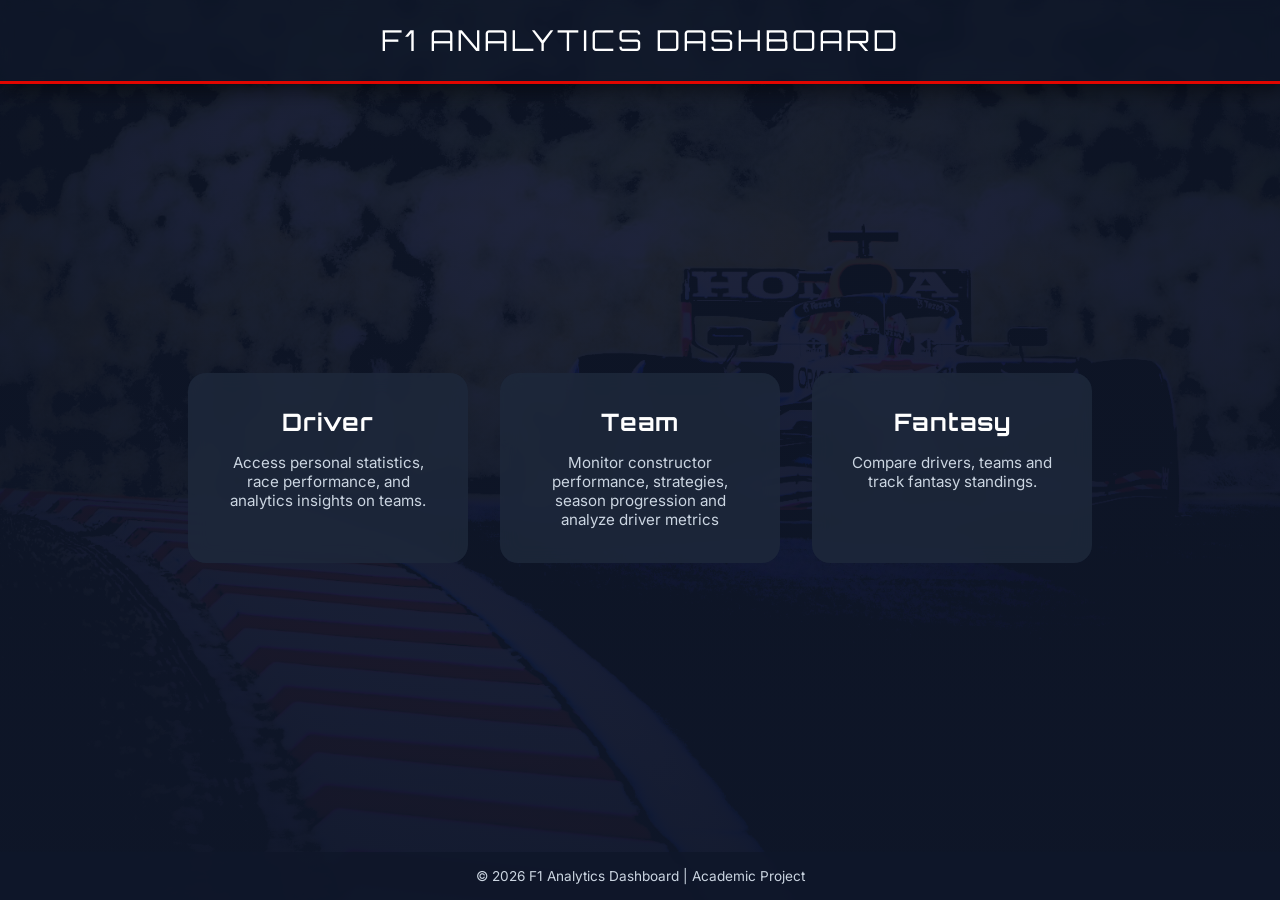
==== index.html @ 65a7a5cc "Index (Role selection page) added, login page (placeholder) added, initial driver dashboard for 1 dr" ====
<!DOCTYPE html>
<html lang="en">
<head>
<meta charset="UTF-8">
<meta name="viewport" content="width=device-width, initial-scale=1.0">
<title>F1 Analytics Dashboard</title>

<link href="https://fonts.googleapis.com/css2?family=Orbitron:wght@500;700&family=Inter:wght@300;400;600&display=swap" rel="stylesheet">

<style>
:root {
    --f1-red: #e10600;
    --dark-bg: #0f172a;
    --card-bg: rgba(30, 41, 59, 0.85);
    --light-grey: #cbd5e1;
    --white: #ffffff;
}


* {
    margin: 0;
    padding: 0;
    box-sizing: border-box;
}


body {
    font-family: 'Inter', sans-serif;
    background: linear-gradient(rgba(15,23,42,0.85), rgba(15,23,42,0.95)),
                url('images/index_background.png') center/cover no-repeat fixed;
    color: var(--white);
    display: flex;
    flex-direction: column;
    min-height: 100vh;
    overflow-x: hidden;
}

header {
    position: sticky;
    top: 0;
    backdrop-filter: blur(8px);
    background: rgba(15, 23, 42, 0.7);
    border-bottom: 3px solid var(--f1-red);
    padding: 1.4rem 2rem;
    text-align: center;
    font-family: 'Orbitron', sans-serif;
    font-size: 1.8rem;
    letter-spacing: 3px;
    text-transform: uppercase;
    box-shadow: 0 6px 20px rgba(0,0,0,0.5);
}

main {
    flex: 1;
    display: flex;
    justify-content: center;
    align-items: center;
    padding: 4rem 1.5rem;
}


.role-container {
    display: flex;
    gap: 2rem;
    flex-wrap: wrap;
    justify-content: center;
}

.role-card {
    background: var(--card-bg);
    backdrop-filter: blur(10px);
    width: 280px;
    padding: 2rem;
    border-radius: 18px;
    text-align: center;
    transition: all 0.35s ease;
    cursor: pointer;
    border: 2px solid transparent;
    position: relative;
    opacity: 0;
    transform: translateY(40px);
    animation: fadeUp 0.8s forwards;
}

.role-card:nth-child(1) { animation-delay: 0.2s; }
.role-card:nth-child(2) { animation-delay: 0.4s; }
.role-card:nth-child(3) { animation-delay: 0.6s; }

.role-card h2 {
    font-family: 'Orbitron', sans-serif;
    margin-bottom: 1rem;
    letter-spacing: 1px;
}

.role-card p {
    color: var(--light-grey);
    font-size: 0.95rem;
}

.role-card:hover {
    transform: translateY(-10px);
    border-color: var(--f1-red);
    box-shadow: 0 12px 28px rgba(225, 6, 0, 0.35);
}

.role-card::after {
    content: "";
    position: absolute;
    bottom: -6px;
    left: 50%;
    transform: translateX(-50%);
    height: 4px;
    width: 0%;
    background: var(--f1-red);
    border-radius: 5px;
    transition: width 0.3s ease;
}

.role-card:hover::after {
    width: 80%;
}

footer {
    text-align: center;
    padding: 1rem;
    background: rgba(15, 23, 42, 0.9);
    color: var(--light-grey);
    font-size: 0.85rem;
}

@keyframes fadeUp {
    to {
        opacity: 1;
        transform: translateY(0);
    }
}

@media (max-width: 768px) {
    .role-card {
        width: 100%;
        max-width: 350px;
    }
}
</style>
</head>

<body>

<header>
    F1 ANALYTICS DASHBOARD
</header>

<main>
    <div class="role-container">

        <div class="role-card" onclick="selectRole('driver')">
            <h2>Driver</h2>
            <p>Access personal statistics, race performance, and analytics insights on teams.</p>
        </div>

        <div class="role-card" onclick="selectRole('team')">
            <h2>Team</h2>
            <p>Monitor constructor performance, strategies, season progression and analyze driver metrics</p>
        </div>

        <div class="role-card" onclick="selectRole('fantasy')">
            <h2>Fantasy</h2>
            <p>Compare drivers, teams and track fantasy standings.</p>
        </div>

    </div>
</main>

<footer>
    © 2026 F1 Analytics Dashboard | Academic Project
</footer>

<script>
function selectRole(role) {
    localStorage.setItem("selectedRole", role);
    window.location.href = "login.html";
}
</script>

</body>
</html>
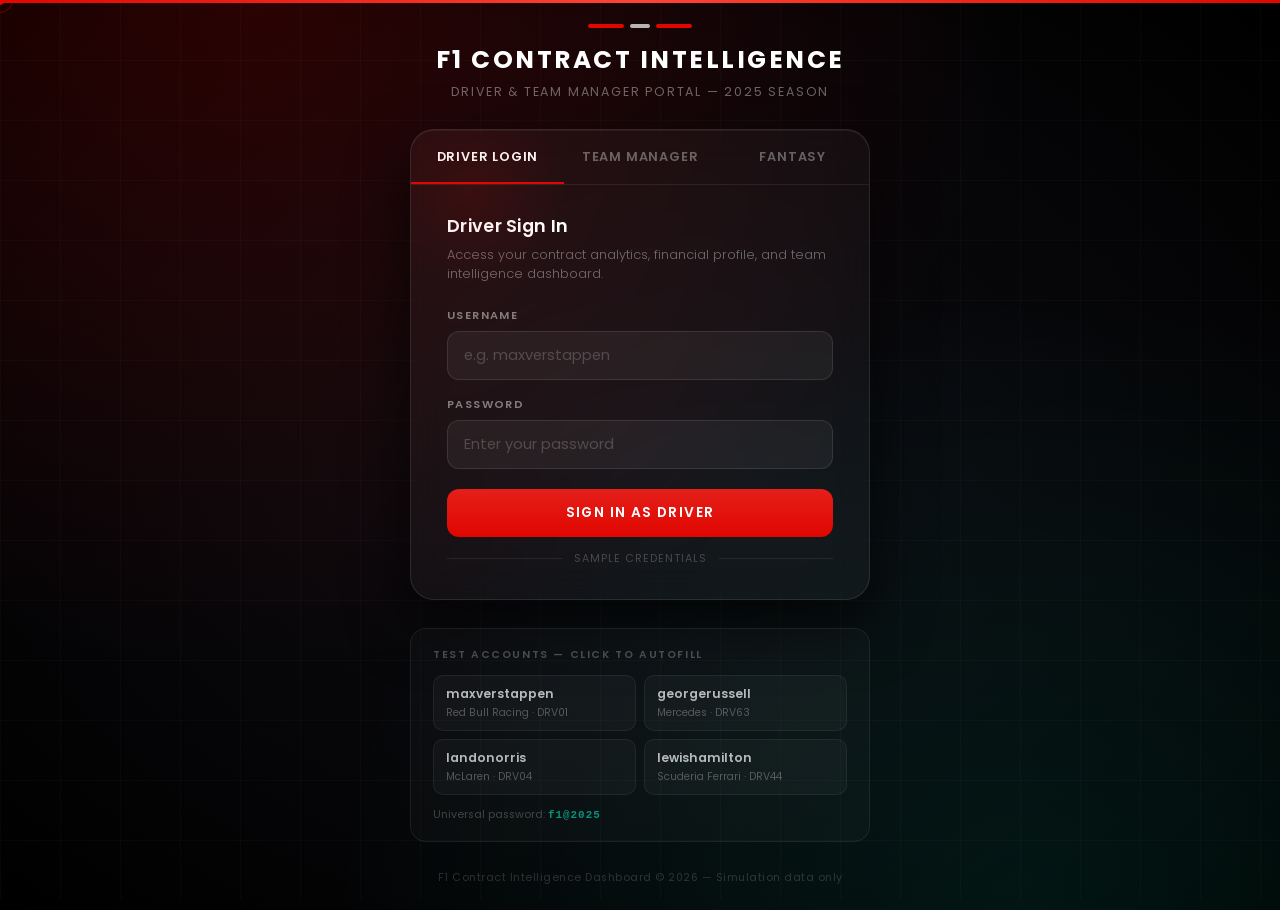
==== commit e81028d9: "Reogranised the structure of files" ====
--- a/index.html
+++ b/index.html
@@ -1,186 +1,954 @@
 <!DOCTYPE html>
 <html lang="en">
+
 <head>
-<meta charset="UTF-8">
-<meta name="viewport" content="width=device-width, initial-scale=1.0">
-<title>F1 Analytics Dashboard</title>
-
-<link href="https://fonts.googleapis.com/css2?family=Orbitron:wght@500;700&family=Inter:wght@300;400;600&display=swap" rel="stylesheet">
-
-<style>
-:root {
-    --f1-red: #e10600;
-    --dark-bg: #0f172a;
-    --card-bg: rgba(30, 41, 59, 0.85);
-    --light-grey: #cbd5e1;
-    --white: #ffffff;
-}
-
-
-* {
-    margin: 0;
-    padding: 0;
-    box-sizing: border-box;
-}
-
-
-body {
-    font-family: 'Inter', sans-serif;
-    background: linear-gradient(rgba(15,23,42,0.85), rgba(15,23,42,0.95)),
-                url('images/index_background.png') center/cover no-repeat fixed;
-    color: var(--white);
-    display: flex;
-    flex-direction: column;
-    min-height: 100vh;
-    overflow-x: hidden;
-}
-
-header {
-    position: sticky;
-    top: 0;
-    backdrop-filter: blur(8px);
-    background: rgba(15, 23, 42, 0.7);
-    border-bottom: 3px solid var(--f1-red);
-    padding: 1.4rem 2rem;
-    text-align: center;
-    font-family: 'Orbitron', sans-serif;
-    font-size: 1.8rem;
-    letter-spacing: 3px;
-    text-transform: uppercase;
-    box-shadow: 0 6px 20px rgba(0,0,0,0.5);
-}
-
-main {
-    flex: 1;
-    display: flex;
-    justify-content: center;
-    align-items: center;
-    padding: 4rem 1.5rem;
-}
-
-
-.role-container {
-    display: flex;
-    gap: 2rem;
-    flex-wrap: wrap;
-    justify-content: center;
-}
-
-.role-card {
-    background: var(--card-bg);
-    backdrop-filter: blur(10px);
-    width: 280px;
-    padding: 2rem;
-    border-radius: 18px;
-    text-align: center;
-    transition: all 0.35s ease;
-    cursor: pointer;
-    border: 2px solid transparent;
-    position: relative;
-    opacity: 0;
-    transform: translateY(40px);
-    animation: fadeUp 0.8s forwards;
-}
-
-.role-card:nth-child(1) { animation-delay: 0.2s; }
-.role-card:nth-child(2) { animation-delay: 0.4s; }
-.role-card:nth-child(3) { animation-delay: 0.6s; }
-
-.role-card h2 {
-    font-family: 'Orbitron', sans-serif;
-    margin-bottom: 1rem;
-    letter-spacing: 1px;
-}
-
-.role-card p {
-    color: var(--light-grey);
-    font-size: 0.95rem;
-}
-
-.role-card:hover {
-    transform: translateY(-10px);
-    border-color: var(--f1-red);
-    box-shadow: 0 12px 28px rgba(225, 6, 0, 0.35);
-}
-
-.role-card::after {
-    content: "";
-    position: absolute;
-    bottom: -6px;
-    left: 50%;
-    transform: translateX(-50%);
-    height: 4px;
-    width: 0%;
-    background: var(--f1-red);
-    border-radius: 5px;
-    transition: width 0.3s ease;
-}
-
-.role-card:hover::after {
-    width: 80%;
-}
-
-footer {
-    text-align: center;
-    padding: 1rem;
-    background: rgba(15, 23, 42, 0.9);
-    color: var(--light-grey);
-    font-size: 0.85rem;
-}
-
-@keyframes fadeUp {
-    to {
+  <meta charset="UTF-8">
+  <meta name="viewport" content="width=device-width, initial-scale=1.0">
+  <title>F1 Contract Intelligence — Login</title>
+  <link rel="preconnect" href="https://fonts.googleapis.com">
+  <link rel="preconnect" href="https://fonts.gstatic.com" crossorigin>
+  <link href="https://fonts.googleapis.com/css2?family=Poppins:wght@300;400;500;600;700&display=swap" rel="stylesheet">
+  <style>
+    *,
+    *::before,
+    *::after {
+      box-sizing: border-box;
+      margin: 0;
+      padding: 0;
+      font-family: "Poppins", sans-serif;
+    }
+
+    body {
+      min-height: 100vh;
+      background: #000000;
+      background-image:
+        radial-gradient(ellipse at 20% 0%, rgba(225, 6, 0, 0.18) 0%, transparent 52%),
+        radial-gradient(ellipse at 80% 100%, rgba(0, 255, 213, 0.08) 0%, transparent 48%),
+        radial-gradient(ellipse at 50% 50%, rgba(14, 14, 20, 0.9) 0%, #000 100%);
+      display: flex;
+      flex-direction: column;
+      align-items: center;
+      justify-content: center;
+      padding: 24px;
+      position: relative;
+      overflow: hidden;
+    }
+
+    body::before {
+      content: "";
+      position: fixed;
+      inset: 0;
+      background-image:
+        linear-gradient(rgba(255, 255, 255, 0.025) 1px, transparent 1px),
+        linear-gradient(90deg, rgba(255, 255, 255, 0.025) 1px, transparent 1px);
+      background-size: 60px 60px;
+      pointer-events: none;
+      z-index: 0;
+    }
+
+    .top-bar {
+      position: fixed;
+      top: 0;
+      left: 0;
+      width: 100%;
+      height: 3px;
+      background: linear-gradient(90deg, #e10600, #ff4433, #e10600);
+      z-index: 10;
+    }
+
+    .page-wrapper {
+      position: relative;
+      z-index: 1;
+      width: 100%;
+      max-width: 460px;
+      display: flex;
+      flex-direction: column;
+      align-items: center;
+      gap: 28px;
+    }
+
+    /* ── Branding ── */
+    .brand {
+      text-align: center;
+      animation: fadeInUp 0.7s ease-out both;
+    }
+
+    .brand-flag {
+      display: flex;
+      justify-content: center;
+      align-items: center;
+      gap: 6px;
+      margin-bottom: 18px;
+    }
+
+    .flag-stripe {
+      height: 4px;
+      border-radius: 2px;
+    }
+
+    .flag-stripe.red {
+      width: 36px;
+      background: #e10600;
+    }
+
+    .flag-stripe.white {
+      width: 20px;
+      background: rgba(255, 255, 255, 0.7);
+    }
+
+    .flag-stripe.red2 {
+      width: 36px;
+      background: #e10600;
+    }
+
+    .brand-title {
+      font-size: 1.55rem;
+      font-weight: 700;
+      letter-spacing: 2.5px;
+      text-transform: uppercase;
+      color: #fff;
+      line-height: 1.15;
+    }
+
+    .brand-sub {
+      margin-top: 8px;
+      font-size: 0.78rem;
+      font-weight: 400;
+      letter-spacing: 1.8px;
+      text-transform: uppercase;
+      color: rgba(255, 255, 255, 0.38);
+    }
+
+    /* ── Card ── */
+    .card {
+      width: 100%;
+      background: rgba(255, 255, 255, 0.035);
+      border: 1px solid rgba(255, 255, 255, 0.1);
+      border-radius: 24px;
+      padding: 0 0 32px;
+      backdrop-filter: blur(18px);
+      -webkit-backdrop-filter: blur(18px);
+      box-shadow: 0 24px 60px rgba(0, 0, 0, 0.7), 0 1px 0 rgba(255, 255, 255, 0.06) inset;
+      animation: fadeInUp 0.75s ease-out 0.1s both;
+      position: relative;
+      overflow: hidden;
+    }
+
+    .card::before {
+      content: "";
+      position: absolute;
+      top: -40px;
+      left: -40px;
+      width: 200px;
+      height: 200px;
+      border-radius: 50%;
+      background: radial-gradient(circle, rgba(225, 6, 0, 0.1), transparent 70%);
+      pointer-events: none;
+    }
+
+    /* ── Mode tabs ── */
+    .mode-tabs {
+      display: flex;
+      border-bottom: 1px solid rgba(255, 255, 255, 0.08);
+      margin-bottom: 0;
+    }
+
+    .mode-tab {
+      flex: 1;
+      padding: 18px 16px 16px;
+      font-size: 0.8rem;
+      font-weight: 600;
+      letter-spacing: 0.8px;
+      text-transform: uppercase;
+      color: rgba(255, 255, 255, 0.35);
+      cursor: pointer;
+      border-bottom: 2px solid transparent;
+      transition: color 0.2s, border-color 0.2s;
+      text-align: center;
+      user-select: none;
+    }
+
+    .mode-tab:first-child {
+      border-radius: 24px 0 0 0;
+    }
+
+    .mode-tab:last-child {
+      border-radius: 0 24px 0 0;
+    }
+
+    .mode-tab:hover {
+      color: rgba(255, 255, 255, 0.65);
+    }
+
+    .mode-tab.active {
+      color: #fff;
+      border-bottom-color: #e10600;
+    }
+
+    /* ── Tab panels ── */
+    .tab-panel {
+      display: none;
+      padding: 28px 36px 0;
+    }
+
+    .tab-panel.active {
+      display: block;
+    }
+
+    .card-title {
+      font-size: 1.1rem;
+      font-weight: 600;
+      color: #fff;
+      letter-spacing: 0.3px;
+      margin-bottom: 6px;
+    }
+
+    .card-desc {
+      font-size: 0.8rem;
+      color: rgba(255, 255, 255, 0.38);
+      font-weight: 300;
+      line-height: 1.5;
+      margin-bottom: 24px;
+    }
+
+    /* ── Form ── */
+    .form {
+      display: flex;
+      flex-direction: column;
+      gap: 16px;
+    }
+
+    .field {
+      display: flex;
+      flex-direction: column;
+      gap: 7px;
+    }
+
+    .label {
+      font-size: 0.7rem;
+      font-weight: 600;
+      letter-spacing: 1.4px;
+      text-transform: uppercase;
+      color: rgba(255, 255, 255, 0.45);
+    }
+
+    .input,
+    .select {
+      width: 100%;
+      background: rgba(255, 255, 255, 0.05);
+      border: 1px solid rgba(255, 255, 255, 0.1);
+      border-radius: 12px;
+      padding: 13px 16px;
+      font-size: 0.92rem;
+      color: #fff;
+      outline: none;
+      transition: border-color 0.2s, box-shadow 0.2s, background 0.2s;
+      -webkit-appearance: none;
+    }
+
+    .input::placeholder {
+      color: rgba(255, 255, 255, 0.2);
+    }
+
+    .input:focus,
+    .select:focus {
+      border-color: rgba(225, 6, 0, 0.7);
+      box-shadow: 0 0 0 3px rgba(225, 6, 0, 0.12);
+      background: rgba(255, 255, 255, 0.07);
+    }
+
+    .input.error {
+      border-color: rgba(255, 100, 80, 0.6);
+      box-shadow: 0 0 0 3px rgba(255, 80, 60, 0.1);
+    }
+
+    .select option {
+      background: #111;
+      color: #fff;
+    }
+
+    .error-msg {
+      display: none;
+      background: rgba(225, 6, 0, 0.12);
+      border: 1px solid rgba(225, 6, 0, 0.3);
+      border-radius: 10px;
+      padding: 11px 14px;
+      font-size: 0.8rem;
+      color: #ff7a6e;
+      line-height: 1.45;
+      animation: shake 0.35s ease;
+    }
+
+    .error-msg.visible {
+      display: block;
+    }
+
+    .button {
+      width: 100%;
+      margin-top: 4px;
+      padding: 14px 24px;
+      background: #e10600;
+      border: none;
+      border-radius: 12px;
+      font-size: 0.86rem;
+      font-weight: 600;
+      letter-spacing: 1.4px;
+      text-transform: uppercase;
+      color: #fff;
+      cursor: pointer;
+      transition: background 0.2s, transform 0.15s, box-shadow 0.2s;
+      position: relative;
+      overflow: hidden;
+    }
+
+    .button::after {
+      content: "";
+      position: absolute;
+      inset: 0;
+      background: linear-gradient(180deg, rgba(255, 255, 255, 0.1) 0%, transparent 100%);
+      pointer-events: none;
+    }
+
+    .button:hover {
+      background: #c80500;
+      transform: translateY(-2px);
+      box-shadow: 0 10px 28px rgba(225, 6, 0, 0.45);
+    }
+
+    .button:active {
+      transform: translateY(0);
+    }
+
+    .button:disabled {
+      opacity: 0.5;
+      cursor: not-allowed;
+      transform: none;
+      box-shadow: none;
+    }
+
+    .button-inner {
+      display: flex;
+      align-items: center;
+      justify-content: center;
+      gap: 8px;
+    }
+
+    .spinner {
+      display: none;
+      width: 15px;
+      height: 15px;
+      border: 2px solid rgba(255, 255, 255, 0.3);
+      border-top-color: #fff;
+      border-radius: 50%;
+      animation: spin 0.7s linear infinite;
+    }
+
+    .button.loading .spinner {
+      display: block;
+    }
+
+    .button.loading .btn-text {
+      opacity: 0.7;
+    }
+
+    .divider {
+      display: flex;
+      align-items: center;
+      gap: 12px;
+      margin: 14px 0 0;
+    }
+
+    .divider-line {
+      flex: 1;
+      height: 1px;
+      background: rgba(255, 255, 255, 0.08);
+    }
+
+    .divider-label {
+      font-size: 0.68rem;
+      letter-spacing: 1px;
+      text-transform: uppercase;
+      color: rgba(255, 255, 255, 0.22);
+    }
+
+    /* ── Hints ── */
+    .hint {
+      width: 100%;
+      background: rgba(255, 255, 255, 0.025);
+      border: 1px solid rgba(255, 255, 255, 0.07);
+      border-radius: 16px;
+      padding: 18px 22px;
+      animation: fadeInUp 0.8s ease-out 0.2s both;
+    }
+
+    .hint-title {
+      font-size: 0.66rem;
+      font-weight: 600;
+      letter-spacing: 1.6px;
+      text-transform: uppercase;
+      color: rgba(255, 255, 255, 0.25);
+      margin-bottom: 12px;
+    }
+
+    .hint-grid {
+      display: grid;
+      grid-template-columns: 1fr 1fr;
+      gap: 8px;
+    }
+
+    .hint-item {
+      background: rgba(255, 255, 255, 0.03);
+      border: 1px solid rgba(255, 255, 255, 0.06);
+      border-radius: 10px;
+      padding: 9px 12px;
+      cursor: pointer;
+      transition: background 0.18s, border-color 0.18s;
+    }
+
+    .hint-item:hover {
+      background: rgba(225, 6, 0, 0.06);
+      border-color: rgba(225, 6, 0, 0.2);
+    }
+
+    .hint-driver {
+      font-size: 0.76rem;
+      font-weight: 600;
+      color: rgba(255, 255, 255, 0.7);
+    }
+
+    .hint-team {
+      font-size: 0.66rem;
+      color: rgba(255, 255, 255, 0.28);
+      margin-top: 2px;
+    }
+
+    .hint-pass {
+      margin-top: 12px;
+      font-size: 0.68rem;
+      color: rgba(255, 255, 255, 0.22);
+    }
+
+    .hint-pass span {
+      font-weight: 600;
+      color: rgba(0, 255, 213, 0.55);
+      font-family: "Courier New", monospace;
+      letter-spacing: 1px;
+    }
+
+    /* Team hint panel */
+    .hint-panel {
+      display: none;
+    }
+
+    .hint-panel.active {
+      display: block;
+    }
+
+    .footer {
+      font-size: 0.68rem;
+      color: rgba(255, 255, 255, 0.16);
+      letter-spacing: 0.5px;
+      text-align: center;
+      animation: fadeInUp 0.85s ease-out 0.3s both;
+    }
+
+    @keyframes fadeInUp {
+      from {
+        opacity: 0;
+        transform: translateY(18px);
+      }
+
+      to {
         opacity: 1;
         transform: translateY(0);
-    }
-}
-
-@media (max-width: 768px) {
-    .role-card {
-        width: 100%;
-        max-width: 350px;
-    }
-}
-</style>
+      }
+    }
+
+    @keyframes shake {
+
+      0%,
+      100% {
+        transform: translateX(0)
+      }
+
+      20% {
+        transform: translateX(-6px)
+      }
+
+      40% {
+        transform: translateX(6px)
+      }
+
+      60% {
+        transform: translateX(-4px)
+      }
+
+      80% {
+        transform: translateX(4px)
+      }
+    }
+
+    @keyframes spin {
+      to {
+        transform: rotate(360deg);
+      }
+    }
+
+    /* ── Cursor ── */
+    .cursor {
+      position: fixed;
+      top: 0;
+      left: 0;
+      width: 10px;
+      height: 10px;
+      border-radius: 50%;
+      background: #e10600;
+      pointer-events: none;
+      z-index: 100000;
+      transform: translate(-50%, -50%);
+    }
+
+    .cursor-trail {
+      position: fixed;
+      top: 0;
+      left: 0;
+      width: 26px;
+      height: 26px;
+      border-radius: 50%;
+      border: 1px solid rgba(225, 6, 0, 0.4);
+      pointer-events: none;
+      z-index: 99999;
+      transform: translate(-50%, -50%);
+    }
+
+    @media (max-width: 520px) {
+      .tab-panel {
+        padding: 22px 22px 0;
+      }
+
+      .brand-title {
+        font-size: 1.25rem;
+      }
+
+      .hint-grid {
+        grid-template-columns: 1fr;
+      }
+
+      .cursor,
+      .cursor-trail {
+        display: none;
+      }
+    }
+  </style>
 </head>
 
 <body>
 
-<header>
-    F1 ANALYTICS DASHBOARD
-</header>
-
-<main>
-    <div class="role-container">
-
-        <div class="role-card" onclick="selectRole('driver')">
-            <h2>Driver</h2>
-            <p>Access personal statistics, race performance, and analytics insights on teams.</p>
+  <div class="top-bar"></div>
+  <div class="cursor" id="cursor"></div>
+  <div class="cursor-trail" id="cursorTrail"></div>
+
+  <div class="page-wrapper">
+
+    <!-- Branding -->
+    <div class="brand">
+      <div class="brand-flag">
+        <div class="flag-stripe red"></div>
+        <div class="flag-stripe white"></div>
+        <div class="flag-stripe red2"></div>
+      </div>
+      <h1 class="brand-title">F1 Contract Intelligence</h1>
+      <p class="brand-sub">Driver &amp; Team Manager Portal &mdash; 2025 Season</p>
+    </div>
+
+    <!-- Login card -->
+    <div class="card">
+
+      <!-- Mode tabs -->
+      <div class="mode-tabs">
+        <div class="mode-tab active" id="tabDriver" data-mode="driver">Driver Login</div>
+        <div class="mode-tab" id="tabManager" data-mode="manager">Team Manager</div>
+        <div class="mode-tab" id="tabFantasy" data-mode="fantasy">Fantasy</div>
+      </div>
+
+      <!-- Driver panel -->
+      <div class="tab-panel active" id="panelDriver">
+        <p class="card-title">Driver Sign In</p>
+        <p class="card-desc">Access your contract analytics, financial profile, and team intelligence dashboard.</p>
+
+        <form class="form" id="driverForm" novalidate>
+          <div class="field">
+            <label class="label" for="usernameInput">Username</label>
+            <input class="input" id="usernameInput" type="text" placeholder="e.g. maxverstappen" autocomplete="username"
+              spellcheck="false" autocapitalize="none">
+          </div>
+          <div class="field">
+            <label class="label" for="passwordInput">Password</label>
+            <input class="input" id="passwordInput" type="password" placeholder="Enter your password"
+              autocomplete="current-password">
+          </div>
+          <div class="error-msg" id="driverError">Invalid username or password.</div>
+          <button class="button" id="driverBtn" type="submit">
+            <div class="button-inner">
+              <div class="spinner"></div>
+              <span class="btn-text">Sign In as Driver</span>
+            </div>
+          </button>
+        </form>
+
+        <div class="divider">
+          <div class="divider-line"></div>
+          <span class="divider-label">Sample credentials</span>
+          <div class="divider-line"></div>
         </div>
-
-        <div class="role-card" onclick="selectRole('team')">
-            <h2>Team</h2>
-            <p>Monitor constructor performance, strategies, season progression and analyze driver metrics</p>
+      </div>
+
+      <!-- Team Manager panel -->
+      <div class="tab-panel" id="panelManager">
+        <p class="card-title">Team Manager Access</p>
+        <p class="card-desc">Send contract offers and manage your team's driver roster and recruitment.</p>
+
+        <form class="form" id="managerForm" novalidate>
+          <div class="field">
+            <label class="label" for="teamSelect">Select Team</label>
+            <select class="select" id="teamSelect">
+              <option value="">Loading teams…</option>
+            </select>
+          </div>
+          <div class="field">
+            <label class="label" for="managerPassword">Manager Password</label>
+            <input class="input" id="managerPassword" type="password" placeholder="Enter manager password"
+              autocomplete="current-password">
+          </div>
+          <div class="error-msg" id="managerError">Incorrect password or no team selected.</div>
+          <button class="button" id="managerBtn" type="submit">
+            <div class="button-inner">
+              <div class="spinner"></div>
+              <span class="btn-text">Enter Team Portal</span>
+            </div>
+          </button>
+        </form>
+
+        <div class="divider">
+          <div class="divider-line"></div>
+          <span class="divider-label">Manager credentials</span>
+          <div class="divider-line"></div>
         </div>
-
-        <div class="role-card" onclick="selectRole('fantasy')">
-            <h2>Fantasy</h2>
-            <p>Compare drivers, teams and track fantasy standings.</p>
+      </div>
+
+      <!-- Fantasy panel -->
+      <div class="tab-panel" id="panelFantasy">
+        <p class="card-title">Fantasy Portal</p>
+        <p class="card-desc">Access the F1 Fantasy dashboard — compare all 20 drivers and 10 teams with live metrics,
+          standings, and head-to-head analysis.</p>
+
+        <form class="form" id="fantasyForm" novalidate>
+          <div class="field">
+            <label class="label" for="fantasyUser">Username</label>
+            <input class="input" id="fantasyUser" type="text" placeholder="e.g. admin" autocomplete="username"
+              spellcheck="false" autocapitalize="none">
+          </div>
+          <div class="field">
+            <label class="label" for="fantasyPass">Password</label>
+            <input class="input" id="fantasyPass" type="password" placeholder="Enter password"
+              autocomplete="current-password">
+          </div>
+          <div class="error-msg" id="fantasyError">Invalid username or password.</div>
+          <button class="button" id="fantasyBtn" type="submit">
+            <div class="button-inner">
+              <div class="spinner"></div>
+              <span class="btn-text">Enter Fantasy Portal</span>
+            </div>
+          </button>
+        </form>
+
+        <div class="divider">
+          <div class="divider-line"></div>
+          <span class="divider-label">Sample credentials</span>
+          <div class="divider-line"></div>
         </div>
+      </div>
 
     </div>
-</main>
-
-<footer>
-    © 2026 F1 Analytics Dashboard | Academic Project
-</footer>
-
-<script>
-function selectRole(role) {
-    localStorage.setItem("selectedRole", role);
-    window.location.href = "login.html";
-}
-</script>
-
+
+    <!-- Hints block — switches with tabs -->
+    <div class="hint">
+
+      <!-- Driver hints -->
+      <div class="hint-panel active" id="hintDriver">
+        <p class="hint-title">Test accounts — click to autofill</p>
+        <div class="hint-grid">
+          <div class="hint-item" data-user="maxverstappen">
+            <p class="hint-driver">maxverstappen</p>
+            <p class="hint-team">Red Bull Racing · DRV01</p>
+          </div>
+          <div class="hint-item" data-user="georgerussell">
+            <p class="hint-driver">georgerussell</p>
+            <p class="hint-team">Mercedes · DRV63</p>
+          </div>
+          <div class="hint-item" data-user="landonorris">
+            <p class="hint-driver">landonorris</p>
+            <p class="hint-team">McLaren · DRV04</p>
+          </div>
+          <div class="hint-item" data-user="lewishamilton">
+            <p class="hint-driver">lewishamilton</p>
+            <p class="hint-team">Scuderia Ferrari · DRV44</p>
+          </div>
+        </div>
+        <p class="hint-pass">Universal password: <span>f1@2025</span></p>
+      </div>
+
+      <!-- Manager hints -->
+      <div class="hint-panel" id="hintManager">
+        <p class="hint-title">Team manager access</p>
+        <div class="hint-grid">
+          <div class="hint-item" data-team="RB01">
+            <p class="hint-driver">Red Bull Racing</p>
+            <p class="hint-team">teamId: RB01</p>
+          </div>
+          <div class="hint-item" data-team="MER01">
+            <p class="hint-driver">Mercedes AMG</p>
+            <p class="hint-team">teamId: MER01</p>
+          </div>
+          <div class="hint-item" data-team="MCL01">
+            <p class="hint-driver">McLaren F1 Team</p>
+            <p class="hint-team">teamId: MCL01</p>
+          </div>
+          <div class="hint-item" data-team="FER01">
+            <p class="hint-driver">Scuderia Ferrari</p>
+            <p class="hint-team">teamId: FER01</p>
+          </div>
+        </div>
+        <p class="hint-pass">Manager password: <span>f1team@2025</span></p>
+      </div>
+
+      <!-- Fantasy hints -->
+      <div class="hint-panel" id="hintFantasy">
+        <p class="hint-title">Fantasy accounts — click to autofill</p>
+        <div class="hint-grid">
+          <div class="hint-item" data-fuser="admin" data-fpass="fantasy2025">
+            <p class="hint-driver">admin</p>
+            <p class="hint-team">Full access · all metrics</p>
+          </div>
+          <div class="hint-item" data-fuser="guest" data-fpass="f1fan">
+            <p class="hint-driver">guest</p>
+            <p class="hint-team">Viewer · read-only</p>
+          </div>
+          <div class="hint-item" data-fuser="viewer" data-fpass="grid2025">
+            <p class="hint-driver">viewer</p>
+            <p class="hint-team">Grid view · standings only</p>
+          </div>
+        </div>
+        <p class="hint-pass">Passwords vary per account — click a tile to autofill</p>
+      </div>
+
+    </div>
+
+    <p class="footer">F1 Contract Intelligence Dashboard &copy; 2026 &mdash; Simulation data only</p>
+
+  </div>
+
+  <script>
+    (function () {
+      var cur = document.getElementById("cursor");
+      var trail = document.getElementById("cursorTrail");
+      var mx = 0, my = 0, tx = 0, ty = 0;
+      document.addEventListener("mousemove", function (e) { mx = e.clientX; my = e.clientY; cur.style.left = mx + "px"; cur.style.top = my + "px"; });
+      (function loop() { tx += (mx - tx) * 0.1; ty += (my - ty) * 0.1; trail.style.left = tx + "px"; trail.style.top = ty + "px"; requestAnimationFrame(loop); })();
+
+      var currentMode = "driver";
+      document.querySelectorAll(".mode-tab").forEach(function (tab) {
+        tab.addEventListener("click", function () {
+          var mode = this.dataset.mode;
+          if (mode === currentMode) return;
+          currentMode = mode;
+
+          document.querySelectorAll(".mode-tab").forEach(function (t) { t.classList.remove("active"); });
+          document.querySelectorAll(".tab-panel").forEach(function (p) { p.classList.remove("active"); });
+          document.querySelectorAll(".hint-panel").forEach(function (p) { p.classList.remove("active"); });
+
+          this.classList.add("active");
+          var cap = mode.charAt(0).toUpperCase() + mode.slice(1);
+          document.getElementById("panel" + cap).classList.add("active");
+          document.getElementById("hint" + cap).classList.add("active");
+
+          // Clear errors
+          document.getElementById("driverError").classList.remove("visible");
+          document.getElementById("managerError").classList.remove("visible");
+          document.getElementById("fantasyError").classList.remove("visible");
+        });
+      });
+
+      var teamsCache = [];
+      fetch("backend/f1_teams_dataset.json").then(function (r) { return r.json(); }).then(function (data) {
+        teamsCache = Array.isArray(data) ? data : (data.teams || []);
+        var sel = document.getElementById("teamSelect");
+        sel.innerHTML = '<option value="">— Select a team —</option>' +
+          teamsCache.map(function (t) {
+            return '<option value="' + t.teamId + '">' + t.teamName + '</option>';
+          }).join("");
+      }).catch(function () { document.getElementById("teamSelect").innerHTML = '<option value="">Failed to load teams</option>'; });
+
+      document.querySelectorAll(".hint-item[data-user]").forEach(function (item) {
+        item.addEventListener("click", function () {
+          document.getElementById("usernameInput").value = this.dataset.user;
+          document.getElementById("passwordInput").value = "f1@2025";
+          document.getElementById("driverError").classList.remove("visible");
+        });
+      });
+
+      document.querySelectorAll(".hint-item[data-team]").forEach(function (item) {
+        item.addEventListener("click", function () {
+          if (currentMode !== "manager") {
+            document.getElementById("tabManager").click();
+          }
+          var sel = document.getElementById("teamSelect");
+          sel.value = this.dataset.team;
+          document.getElementById("managerPassword").value = "f1team@2025";
+          document.getElementById("managerError").classList.remove("visible");
+        });
+      });
+
+      var driverForm = document.getElementById("driverForm");
+      var driverBtn = document.getElementById("driverBtn");
+      var driverErr = document.getElementById("driverError");
+      var uInput = document.getElementById("usernameInput");
+      var pInput = document.getElementById("passwordInput");
+
+      function showDriverError(msg) { driverErr.textContent = msg; driverErr.classList.add("visible"); }
+      function hideDriverError() { driverErr.classList.remove("visible"); }
+
+      uInput.addEventListener("input", function () { uInput.classList.remove("error"); hideDriverError(); });
+      pInput.addEventListener("input", function () { pInput.classList.remove("error"); hideDriverError(); });
+
+      driverForm.addEventListener("submit", async function (e) {
+        e.preventDefault();
+        hideDriverError();
+        var username = uInput.value.trim().toLowerCase();
+        var password = pInput.value;
+
+        if (!username || !password) { showDriverError("Please enter both username and password."); return; }
+        if (password !== "f1@2025") {
+          showDriverError("Incorrect password. Use f1@2025 for all driver accounts.");
+          pInput.classList.add("error"); return;
+        }
+
+        driverBtn.disabled = true;
+        driverBtn.classList.add("loading");
+
+        try {
+          var res = await fetch("backend/f1_2025_drivers_Dataset.json");
+          if (!res.ok) throw new Error("HTTP " + res.status);
+          var data = await res.json();
+          var drivers = Array.isArray(data) ? data : (data.drivers || []);
+          var driver = drivers.find(function (d) { return d.account.username.toLowerCase() === username; });
+
+          if (!driver) {
+            showDriverError("Username not found. Try one of the sample accounts below.");
+            uInput.classList.add("error"); return;
+          }
+
+          localStorage.setItem("loggedInDriver", driver.driverId);
+          localStorage.setItem("loggedInUsername", username);
+          localStorage.removeItem("loggedInTeam");
+
+          driverBtn.querySelector(".btn-text").textContent = "Redirecting…";
+          setTimeout(function () { location.href = "dashboard.html"; }, 500);
+
+        } catch (err) {
+          showDriverError("Could not load driver data. Make sure backend/ is accessible.");
+          console.error(err);
+        } finally {
+          if (driverBtn.disabled && driverBtn.querySelector(".btn-text").textContent !== "Redirecting…") {
+            driverBtn.disabled = false;
+            driverBtn.classList.remove("loading");
+          }
+        }
+      });
+
+      var managerForm = document.getElementById("managerForm");
+      var managerBtn = document.getElementById("managerBtn");
+      var managerErr = document.getElementById("managerError");
+      var teamSel = document.getElementById("teamSelect");
+      var mPassInput = document.getElementById("managerPassword");
+
+      function showManagerError(msg) { managerErr.textContent = msg; managerErr.classList.add("visible"); }
+      function hideManagerError() { managerErr.classList.remove("visible"); }
+
+      mPassInput.addEventListener("input", hideManagerError);
+      teamSel.addEventListener("change", hideManagerError);
+
+      managerForm.addEventListener("submit", function (e) {
+        e.preventDefault();
+        hideManagerError();
+
+        var selectedTeamId = teamSel.value;
+        var password = mPassInput.value;
+
+        if (!selectedTeamId) { showManagerError("Please select a team."); return; }
+        if (!password) { showManagerError("Please enter the manager password."); return; }
+        if (password !== "f1team@2025") {
+          showManagerError("Incorrect manager password. Use f1team@2025.");
+          mPassInput.classList.add("error"); return;
+        }
+
+        localStorage.setItem("loggedInTeam", selectedTeamId);
+        localStorage.removeItem("loggedInDriver");
+
+        managerBtn.disabled = true;
+        managerBtn.classList.add("loading");
+        managerBtn.querySelector(".btn-text").textContent = "Redirecting…";
+
+        setTimeout(function () { location.href = "team.html?teamId=" + selectedTeamId; }, 500);
+      });
+
+      mPassInput.addEventListener("input", function () { mPassInput.classList.remove("error"); });
+
+      document.querySelectorAll(".hint-item[data-fuser]").forEach(function (item) {
+        item.addEventListener("click", function () {
+          if (currentMode !== "fantasy") {
+            document.getElementById("tabFantasy").click();
+          }
+          document.getElementById("fantasyUser").value = this.dataset.fuser;
+          document.getElementById("fantasyPass").value = this.dataset.fpass;
+          document.getElementById("fantasyError").classList.remove("visible");
+        });
+      });
+
+      var FANTASY_CREDS = { "admin": "fantasy2025", "guest": "f1fan", "viewer": "grid2025" };
+      var fantasyForm = document.getElementById("fantasyForm");
+      var fantasyBtn = document.getElementById("fantasyBtn");
+      var fantasyErr = document.getElementById("fantasyError");
+      var fUser = document.getElementById("fantasyUser");
+      var fPass = document.getElementById("fantasyPass");
+
+      fUser.addEventListener("input", function () { fUser.classList.remove("error"); fantasyErr.classList.remove("visible"); });
+      fPass.addEventListener("input", function () { fPass.classList.remove("error"); fantasyErr.classList.remove("visible"); });
+
+      fantasyForm.addEventListener("submit", function (e) {
+        e.preventDefault();
+        var username = fUser.value.trim().toLowerCase();
+        var password = fPass.value;
+
+        if (!username || !password) {
+          fantasyErr.textContent = "Please enter both username and password.";
+          fantasyErr.classList.add("visible"); return;
+        }
+        if (!FANTASY_CREDS[username] || FANTASY_CREDS[username] !== password) {
+          fantasyErr.textContent = "Invalid username or password.";
+          fantasyErr.classList.add("visible");
+          fUser.classList.add("error"); fPass.classList.add("error"); return;
+        }
+
+        localStorage.setItem("fantasyUser", username);
+        fantasyBtn.disabled = true;
+        fantasyBtn.classList.add("loading");
+        fantasyBtn.querySelector(".btn-text").textContent = "Redirecting…";
+        setTimeout(function () { location.href = "fantasy.html"; }, 500);
+      });
+
+    })();
+  </script>
 </body>
+
 </html>
